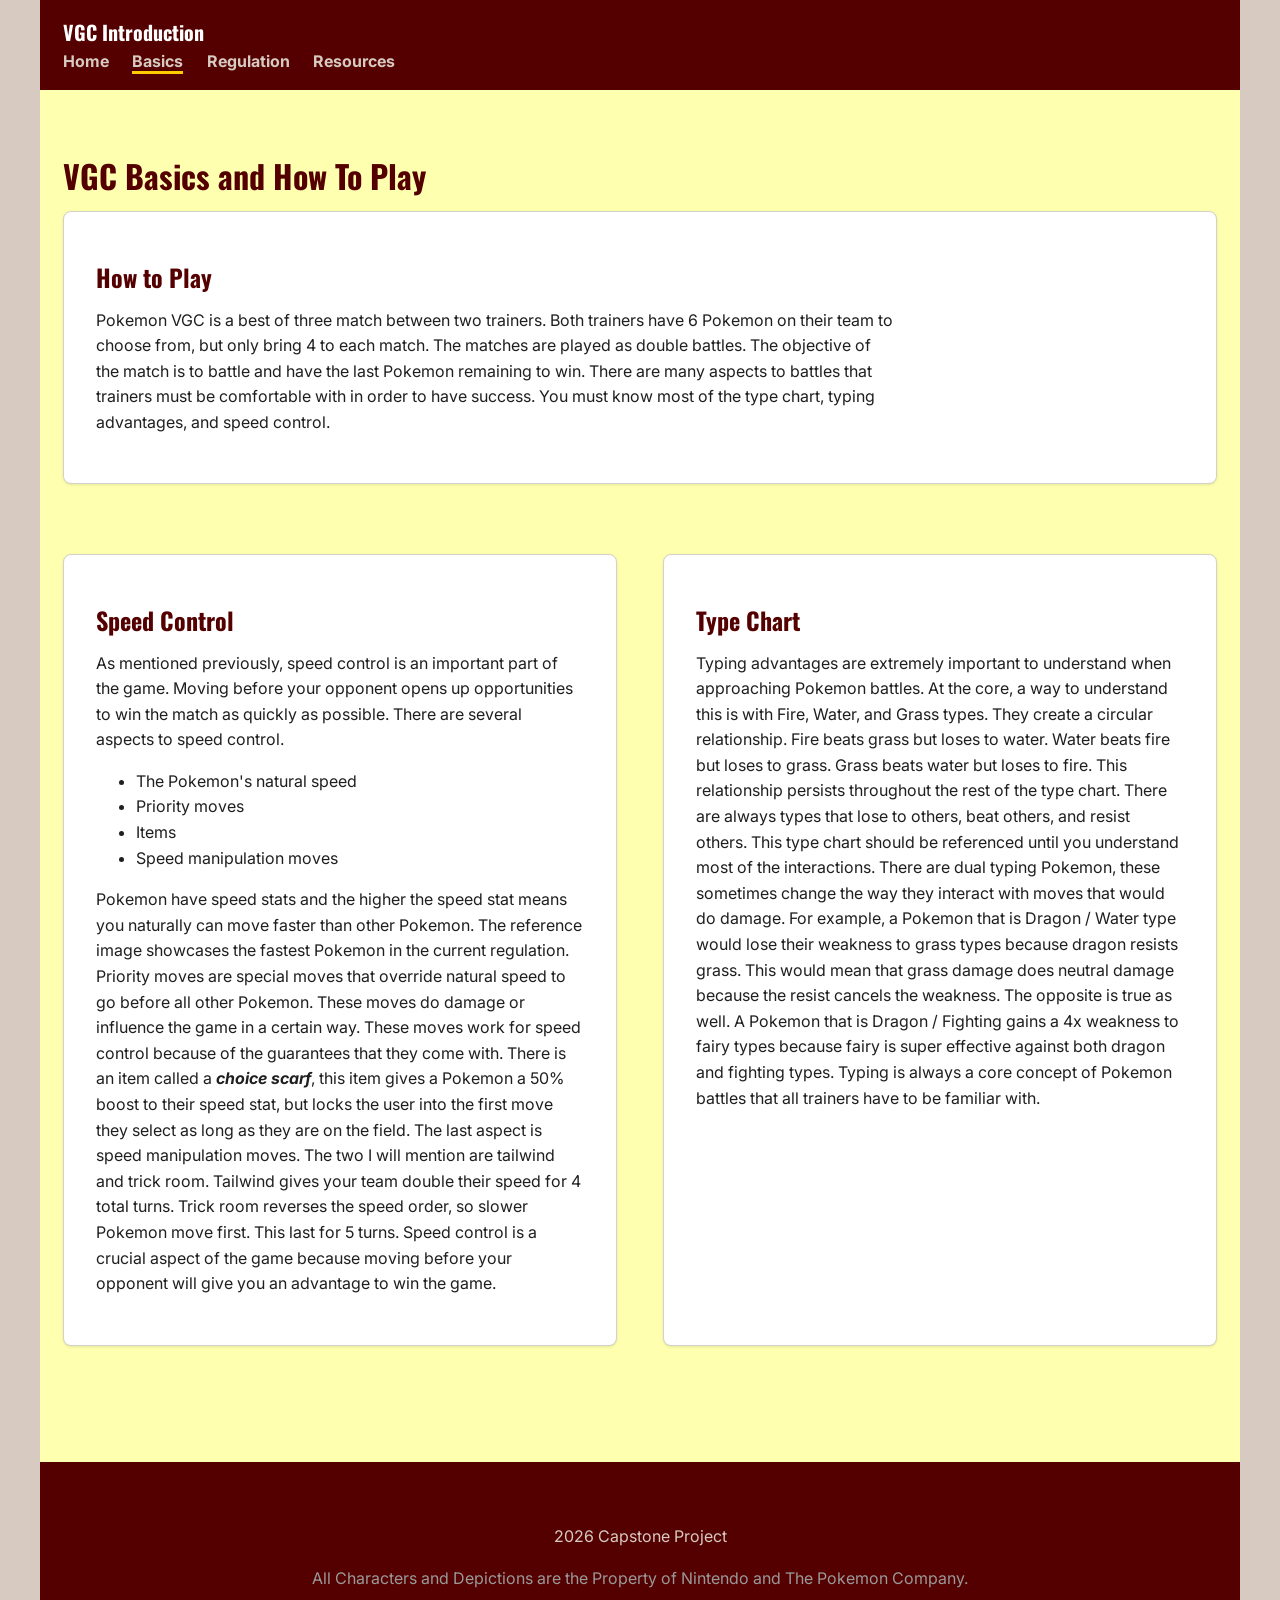
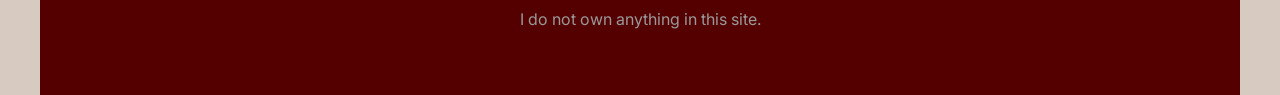
==== basics.html @ 747b46b1 "found a missing closing head tag in each html page upon reinspection of html, I noticed I was missin" ====
<!doctype html>
<html lang="en">
<head>
  <meta charset="utf-8">
  <meta name="description" content="A tutorial and resource website to learn about playing competitive Pokemon.">
  <meta name="author" content="Antonio Rodriguez Jr">
  <meta name="viewport" content="width=device-width, initial-scale=1">
  <title>Basics of VGC</title>
  <link rel="stylesheet" href="mystyles.css">

                <!-- Inter FONT NOTES
                      Source: Google Fonts
                      License: Copyright 2020 The Inter Project Authors (https://github.com/rsms/inter)
                              This Font Software is licensed under the SIL Open Font License, Version 1.1 . 
                              This license is copied below, and is also available with a FAQ at: https://openfontlicense.org 
                              SIL OPEN FONT LICENSE Version 1.1 - 26 February 2007-->

                    <!-- Oswald Font notes
                    Source: Google Fonts
                    License: Copyright 2016 The Oswald Project Authors (https://github.com/googlefonts/OswaldFont)
                              This Font Software is licensed under the SIL Open Font License, Version 1.1 . 
                              This license is copied below, and is also available with a FAQ at: https://openfontlicense.org
                              SIL OPEN FONT LICENSE Version 1.1 - 26 February 2007 -->

  <link rel="preconnect" href="https://fonts.googleapis.com">
  <link rel="preconnect" href="https://fonts.gstatic.com" crossorigin>
  <link href="https://fonts.googleapis.com/css2?family=Inter:ital,opsz,wght@0,14..32,100..900;1,14..32,100..900&family=Oswald:wght@200..700&display=swap" rel="stylesheet">
</head>
<body>
  <header>
    <div class="nav-container">
      <a class="site-logo" href="#">VGC Introduction</a>
      <nav>
        <ul class="nav-list">
          <li><a href="/index.html">Home</a></li>
          <li><a aria-current="page" href="#">Basics</a></li>
          <li><a href="/regulation.html">Regulation</a></li>
          <li><a href="/resources.html">Resources</a></li>
        </ul>
      </nav>
    </div>
  </header>
  <main>
    <h1>VGC Basics and How To Play</h1>
    <article class="content-grid">

        <!-- How to play section -->
        <section class ="how2" tabindex="0">
            <h2>How to Play</h2> 
            <p>Pokemon VGC is a best of three match between two trainers. Both trainers have 6 Pokemon on their team to choose from, but only bring 4 to each match. 
            The matches are played as double battles. The objective of the match is to battle and have the last Pokemon remaining to win. There are many aspects to battles that trainers must be comfortable with in order to have success. 
            You must know most of the type chart, typing advantages, and speed control.</p>
        </section>

        <!-- speed control section -->
        <section class="speedctrl" tabindex="0">
            <h2>Speed Control</h2>
            <!-- <div class="my-chart">
              <table class="charts-css bar">
                <caption>Speed Control Chart</caption>
                  <tr style="--size: 0.9"><span class="data">151</span></tr>
                  <tr style="--size: 0.5"><span class="data">100</span></tr>
                  <tr style="--size: 0.2"><span class="data">50</span></tr>
              </table>

              <ul class="charts-css legend">

              </ul>
            </div> -->
            <p>As mentioned previously, speed control is an important part of the game. Moving before your opponent opens up opportunities to win the match as quickly as possible. There are several aspects to speed control.</p>
            <ul>
                <li>The Pokemon's natural speed</li>
                <li>Priority moves</li>
                <li>Items</li>
                <li>Speed manipulation moves</li>
            </ul>
            <p>Pokemon have speed stats and the higher the speed stat means you naturally can move faster than other Pokemon. The reference image showcases the fastest Pokemon in the current regulation.
            Priority moves are special moves that override natural speed to go before all other Pokemon. These moves do damage or influence the game in a certain way. These moves work for speed control because of the guarantees that they come with. 
            There is an item called a <span class="choice">choice scarf</span>, this item gives a Pokemon a 50% boost to their speed stat, but locks the user into the first move they select as long as they are on the field.
            The last aspect is speed manipulation moves. The two I will mention are tailwind and trick room. Tailwind gives your team double their speed for 4 total turns. Trick room reverses the speed order, so slower Pokemon move first. This last for 5 turns.
            Speed control is a crucial aspect of the game because moving before your opponent will give you an advantage to win the game.</p>
        </section>

        <!-- type chart section -->
        <section class="type-chrt" tabindex="0">
            <h2>Type Chart</h2>
            <p>Typing advantages are extremely important to understand when approaching Pokemon battles. At the core, a way to understand this is with Fire, Water, and Grass types. 
            They create a circular relationship. Fire beats grass but loses to water. Water beats fire but loses to grass. Grass beats water but loses to fire. 
            This relationship persists throughout the rest of the type chart. There are always types that lose to others, beat others, and resist others. This type chart should be referenced until you understand most of the interactions.
            There are dual typing Pokemon, these sometimes change the way they interact with moves that would do damage. For example, a Pokemon that is Dragon / Water type would lose their weakness to grass types because dragon resists grass. 
            This would mean that grass damage does neutral damage because the resist cancels the weakness. The opposite is true as well. 
            A Pokemon that is Dragon / Fighting gains a 4x weakness to fairy types because fairy is super effective against both dragon and fighting types.
            Typing is always a core concept of Pokemon battles that all trainers have to be familiar with.</p>
        </section>
    </article>
  </main>
  <footer>
    <p class="text-center">2026 Capstone Project</p>
    <p class="text-center muted">All Characters and Depictions are the Property of Nintendo and The Pokemon Company.</p>
    <p class="text-center muted">I do not own anything in this site.</p>
  </footer>
</body>
</html>
---- mystyles.css ----
/* This is the CSS Architecture for Capstone Project GIT 414 by Antonio Rodriguez Jr 9/7/2026*/
@font-face {
  font-family: 'Inter-Fallback';
  src: local(Arial);
  font-style: normal;
  font-weight: 400;
  font-display: fallback;
  ascent-override: 95%;
  descent-override: 25%;
  line-gap-override: 0%;
  size-adjust: 107%;
}



@font-face {
  font-family: 'Oswald-Fallback';
  src: local('Arial Narrow');
  font-style: normal;
  font-weight: 700;
  font-display: fallback;
  ascent-override: 112%;
  descent-override: 28%;
  line-gap-override: 0%;
  size-adjust: 87%;
}

@layer reset, base, layout, components, utilities, overrides;

@layer reset {
  *,
  *::before,
  *::after {
    box-sizing: border-box;
  }

  body{
    margin:0;
  }

  table{
    border-collapse: collapse;
    border-spacing: 0;
    inline-size: 100%;
  }

  img{
    max-inline-size: 100%;
    inline-size: 100%;
    display: block;
    height: auto;
    object-fit: cover;
  }
}

@layer base {
  :root {
    /* Add design tokens here. */

    /* colors  */
    --primary-color:#550000;
    --accent-color:#000055;
    --background-color: #d6cac1;
    --card-color: #ffffff;
    --font-text-color: #1f1f1f;
    --highlight-color: #ffcc00;
    --main-bg-color: #ffffb0;
    --print-black: #000000;
    --disabled-option-color: #999999;



    /* font properties  */
    --font-family: 'Inter', 'Inter-Fallback', system-ui, -apple-system, BlinkMacSystemFont, Helvetica, sans-serif;
    --headings: 'Oswald', 'Oswald-Fallback', 'Impact', sans-serif;
    --font-size-sm: 1rem;
    --font-size-md: 1.15rem;
    --font-size-lg: 1.25rem;


    /* line height */
    --line-height-body: 1.6;
    --line-height-headings: 1.15;

    --measure: 68ch;

    /* padding and spacing properties  */
    --space-xs: clamp(0.25rem, 0.2rem + 0.25vw, 0.5rem);
    --space-sm: clamp(0.75rem, 0.65rem + 0.5vw, 1rem);
    --space-md: clamp(1rem, 0.85rem + 0.75vw, 1.5rem);
    --space-lg: clamp(1.5rem, 1.35rem + 1vw, 2rem);
    --space-xl: clamp(2rem, 1.7rem + 1.5vw, 3rem);

    /* box and radius tokens  */
    --radius: 8px;
    --border: 1px solid #d2d2c8;
    --box-shadow-sm: 0 1px 3px rgba(0,0,0,0.1);
    --box-shadow-md: 0 4px 10px rgba(0,0,0, 0.2);

    /* focus styles  */
    --focus-style: 3px solid var(--accent-color);

    /* card specific styles  */
    --card-padding: var(--space-md);
    --card-gap: var(--space-sm);
}

 body {
    max-inline-size: 1200px;
    margin-inline: auto;
    font-family: var(--font-family);
    font-size: var(--font-size-sm);
    line-height: var(--line-height-body);
    background-color: var(--background-color);
    color: var(--font-text-color);
  }

  h1, h2, h3{
    font-family: var(--headings);
    font-weight: 700;
    color: var(--primary-color);
    margin-block-end: var(--space-sm);
    line-height: var(--line-height-headings);
  }

  a{
    font-weight: 700;
    color: var(--accent-color);
  }

  :focus-visible{
    outline: var(--focus-style);
    outline-offset: 3px;
  }

  main{
    background-color: var(--main-bg-color);
  }
  p{
    max-inline-size: var(--measure);
    margin-inline: auto;
  }
  picture{
    display: block;
    max-width: 100%;
  }
}

@layer layout {
  /* Add page-level layout and composition classes here. */

  section{
    inline-size: 100%;
    margin-block-end: var(--space-md);
  }

  header{
    background-color: var(--primary-color);
    padding-block: var(--space-sm);
    padding-inline: var(--space-md);
  } 

  .nav-list{
    display: flex;
    flex-wrap: wrap;
    gap: var(--space-md);
    list-style: none;
    margin: 0;
    padding: 0;
  }

  .nav-list a{
    text-decoration: none;
    color: var(--background-color);
    font-weight: 700;
  }


  main{
    padding-inline: var(--space-md);
    padding-block: var(--space-xl);
  }

  /* responsiveness layout choices */

  article{
    display: grid;
    grid-template-columns: repeat(auto-fit, minmax(min(400px, 100%), 1fr));
    gap: var(--space-xl);
    align-items: center;
    margin-block-end: var(--space-xl);
  }

  .card-grid{
    display: grid;
    grid-template-columns: repeat(4, minmax(0, 1fr));
    gap: var(--space-md);
    container-type: inline-size;
    container-name: card-grid-container;
  }

  .content-grid{
    display: grid;
    grid-template-columns: repeat(2, minmax(0, 1fr));
    gap: var(--space-xl);
    align-items: stretch;
    margin-block-end: var(--space-xl);
  }
  .how2, .calndr, .curr-reg, .team-arch{
    grid-column: 1 / -1;
  }

   .top-pkmn{
    grid-column: 1;
   } 
   .top-teams{
    grid-column: 2;
   }
  
  
  .how2 p, .curr-reg p, .content-grid p, .arch-list p, .team-arch p, .resource p{
    margin-inline: 0;
    max-inline-size: 80ch;
  }

  .top-teams h3, .top-pkmn h3{
    padding-block-start: var(--space-sm);
  }

  footer{
    margin-block-start: 0; 
    padding-block: var(--space-xl); 
    padding-inline: var(--space-xl);
    background-color: var(--primary-color); 
    color: var(--background-color);
  }


  /* media queries for grids and content */

  @media(max-width: 950px){

    /* To help fix the responsiveness of the tables and content sections for basics.html and regulation.html */
    .team-arch, 
    .top-teams,
    .how2, 
    .curr-reg, 
    .top-pkmn, 
    .calndr {
      grid-column: 1 / -1;
    }
  }

  @media(max-width: 950px){
    article{
      grid-template-columns: 1fr;
      gap: var(--space-lg);
    }

    .section1 article{
      grid-template-areas: "image" "content";
    }

    .section1 article .content1{
      grid-area: content;
    }

    .section1 article picture{
      grid-area: image;
      justify-self: center;
      width: 100%;
      max-width: 600px;
    }

    .card-grid{
      grid-template-columns: repeat(2, 1fr);
    }

    .content-grid{
      grid-template-columns: 1fr;
      gap: var(--space-lg);
    }

    
}
  @media(max-width: 600px){
    .card-grid, .content-grid{
      grid-template-columns: 1fr;
    }

    .nav-container{
      display: flex;
      flex-direction: column;
      gap: var(--space-sm);
      text-align: center;
    }
  }
}

@layer components {
  /* Add reusable components such as buttons, cards, callouts, and forms here. */
  @container card-grid-container (min-width: 500px) {
    .card {
      display: flex;
      flex-direction: column;
      gap: var(--card-gap);
      padding: var(--card-padding);
      background-color: var(--card-color);
      border: var(--border);
      border-radius: var(--radius);
      box-shadow: var(--box-shadow-sm);
      align-items: stretch;
    }

    .card {
      border: 2px solid var(--primary-color);
      box-shadow: var(--box-shadow-md);
    }

    .card img {
      border-radius: var(--radius);
      max-width: 100%;
    }

    .card .button{
      margin-block-start: auto;
      align-self: flex-start;
    }


 }


 /* embedded iframe and surrounding paragraph text styles */

 .iframevid {
    border-block-start: 1px solid var(--disabled-option-color);
    padding-block-start: var(--space-xl);  
    display: flex;
    flex-direction: column; 
    align-items: center;    
    justify-content: center;
    width: 100%;            
    margin-block: var(--space-xl); 
  }

  #yt-vid {
    text-align: center;    
    max-width: 100%;        
  }

  iframe {
    max-width: 100%;
    height: auto;
    aspect-ratio: 16 / 9; 
  }

  #fallback-text {
    margin-top: var(--space-sm);
    font-size: var(--font-size-sm);
  }

  #fallback-text a {
    text-decoration: underline;
  }

  .vid-title{
    font-size: var(--font-size-md);       
    font-style: italic;                   
    color: var(--accent-color);          
    margin-block-start: var(--space-md); 
    max-inline-size: 65ch;  
  }

  .content-grid section, .resource, .iframevid{
    background-color: var(--card-color);
    padding: var(--space-lg);
    border: var(--border);
    border-radius: var(--radius);
    box-shadow: var(--box-shadow-sm);
    container-type: inline-size;
    container-name: section-container;
  }

  /* emphasis on key words */
  .choice{
    font-style: italic;
    font-weight: 700;
  }

  /* styles for team archetype list */
  .arch-list{
    display: flex;
    flex-wrap: wrap;
    gap: var(--space-lg);
    align-items: flex-start;
  }
  .arch-list ul {
    flex: 0 0 auto;
    margin: 0;
    padding: var(--space-lg);
    font-size: var(--font-size-lg);
    color:var(--accent-color);
    border: 2px solid var(--primary-color);
    border-radius: var(--radius);
    max-width: 100%;
    list-style-type: square;  
    box-sizing: border-box;
  }
  .arch-list p{
    flex: 2 1 200px;
    max-inline-size: var(--measure);
  }

  .button {
    display: inline-block;
    padding: var(--space-xs) var(--space-sm);
    border: 2px solid var(--print-black);
    border-radius: var(--radius);
    background-color: var(--primary-color);
    color: var(--card-color);
    font-weight: 700;
    text-decoration: none;
  }

  
  .callout h3{
    font-style: italic;
  }

  .callout{
    padding-block: var(--space-md);
    padding-inline: var(--space-md);
    border-inline-start: 5px solid var(--accent-color);
    background-color: var(--card-color);
    margin-block-start: var(--space-sm);
  }

  .site-logo {
    font-family: var(--headings);
    color: var(--card-color);
    font-size: var(--font-size-lg);
    text-decoration: none;
  }


  /* table styles for responsiveness and design */
  
  .tablewrapper{
    overflow-x: auto;
    display: block;
  }

  .tablewrapper table{
    width: 100%;
    border-collapse: collapse;
    font-size: var(--font-size-sm);
  }

  .tablewrapper caption {
    padding: var(--space-sm);
    text-align: left;
    background-color: var(--card-color);
  }

  .tablewrapper caption h2 {
    margin-bottom: 0;
  }

  .tablewrapper th {
    background-color: var(--primary-color);
    color: var(--card-color);
    font-family: var(--headings);
    font-weight: 600;
    text-transform: uppercase;
    padding: var(--space-sm) var(--space-md);
    text-align: left;
  }

  .tablewrapper td {
    padding: var(--space-sm);
    color: var(--font-text-color);
    border-bottom: 1px solid var(--disabled-option-color);
    transition: background-color 0.15s ease;
  }

  .tablewrapper tbody tr:nth-child(even) {
    background-color: var(--main-bg-color);
  }

  .tablewrapper tbody tr:last-child td {
    border-bottom: none;
  }

  @container section-container (max-width: 600px){
    .tablewrapper table{
      font-size: 0.85rem;
    }

    .tablewrapper th{
      padding: var(--space-xs);
    }

    .tablewrapper td{
      padding: var(--space-xs);
    }
  }

  /* highlighting the first section of descriptive content on regulation.html */
  .curr-reg{
    border: 2px solid var(--primary-color);
    box-shadow: var(--box-shadow-md);
  }



  /* unfinished work, going to create a chart for data on speed control and maybe a table for type advantages */

  /* #my-chart {
    width: 100%;
    max-width: 300px;
    margin: 0 auto;
  }

  #my-chart .bar {
  
  }

  #my-chart .legend {
  
  } */


   /* states  */

  nav a:hover{
    color: var(--accent-color);
    filter: brightness(1.5);
  }

  nav a[aria-current="page"]{
    color: var(--background-color);
    border-bottom: 3px solid var(--highlight-color);
  }

  nav a[aria-current="page"]:hover{
    color: var(--accent-color);
  }



  /* To create visible focus styles on main content on all pages to allow for easier navigation with a keyboard */


  .card:focus-visible,
  .type-chrt:focus-visible,
  .speedcntrl:focus-visible, 
  .how2:focus-visible,
  .curr-reg:focus-visible,
  .calndr:focus-visible,
  .top-pkmn:focus-visible,
  .top-teams:focus-visible,
  .team-arch:focus-visible,
  .resource:focus-visible,
  .iframevid:focus-visible{
    transform: translateY(-2px);
    box-shadow: var(--box-shadow-md);
  }

  .card:focus-visible,
  .type-chrt:focus-visible,
  .speedcntrl:focus-visible, 
  .how2:focus-visible,
  .curr-reg:focus-visible,
  .calndr:focus-visible,
  .top-pkmn:focus-visible,
  .top-teams:focus-visible,
  .team-arch:focus-visible,
  .resource:focus-visible,
  .iframevid:focus-visible{
    outline: var(--focus-style);
    outline-offset: 6px;
    background-color: var(--background-color);
    transform: translateY(-4px);
  }

  .tablewrapper tbody tr:hover td {
    background-color: var(--highlight-color) ;
  }

  /* hover styles for button */
  .button:hover{
    background-color: var(--card-color);
    color: var(--accent-color);
  }

  .button:active{
    transform: translateY(2px);
  }
  
}

@layer utilities {

  .visually-hidden {
    position: absolute;
    inline-size: 1px;
    block-size: 1px;
    overflow: hidden;
    clip: rect(0, 0, 0, 0);
    white-space: nowrap;
    clip-path: inset(50%);
  }

  .text-center{
    text-align: center;
  }

  .muted{
    color: var(--disabled-option-color);
  }

  .disabled{
    color: var(--disabled-option-color);
    opacity: 0.6;
  }

   @supports not(grid-template-rows: subgrid){
    .card{
      display: flex;
      flex-direction: column;
      justify-content: space-between;
    }
  }
}

@layer overrides {
  /* Keep this layer small. Use it only for intentional exceptions. */

  /* to check layout issues
  *{
    outline: 1px solid rgba(255,0,0,0.4) !important;
  }

  to check if text around image looks good or is bleeding over into the image space
  img{
    opacity: 0.5 !important
  }

  to test for contrast and readability
  body, body *{
    color: #000 !important;
    background-color: #fff !important;
  } */
}

@media print {
  /* Add print improvements here. */
  body{
    background-color: var(--card-color);
    color: var(--print-black);
    max-inline-size: 100%;
    font-size: .9rem;
  }


  h1 {
    font-size: var(--font-size-lg);
  }

  h2 {
    font-size: var(--font-size-md);
  }

  h3 {
    font-size: var(--font-size-sm);
  }

  header, nav, footer, .button, :focus-visible{
    display: none;
  }


  main {
    background-color: transparent;
  }

  article{
    display: flex;
    gap: var(--space-lg);
    margin-block-end: var(--space-lg);
    break-inside: avoid;
  }

  article img{
    max-inline-size: 250px;
    height: auto;
  }

  .card-grid{
    grid-template-columns: repeat(4, 1fr);
    gap: var(--space-xs);
    break-inside: avoid;
  }

  .card{
    background-color: #ffffff;
    border: 1px solid var(--print-black);
    box-shadow: none; 
    transform: none;
    padding: var(--space-xs);
  }

  a {
    color: var(--print-black);
    text-decoration: underline;
  }
  
}
 
/* 
dark mode preferred style choices */
@media(prefers-color-scheme: dark){
    :root{
      --background-color: #121212;
      --card-color: #2a2a2a;
      --font-text-color: #ededed;
      --border: 1px solid #444444;
      --main-bg-color: #1f1f1f;
      --highlight-color: #5e5e5e;
      --focus-style: 3px solid #ffffff;
    }

    h1,h2,h3{
      color: #ff6666;
    }

    .nav-list a, .site-logo, .content1 a, .text-center, .vid-title, .arch-list li, th, .button{
      color: var(--font-text-color);
    }

    
  }
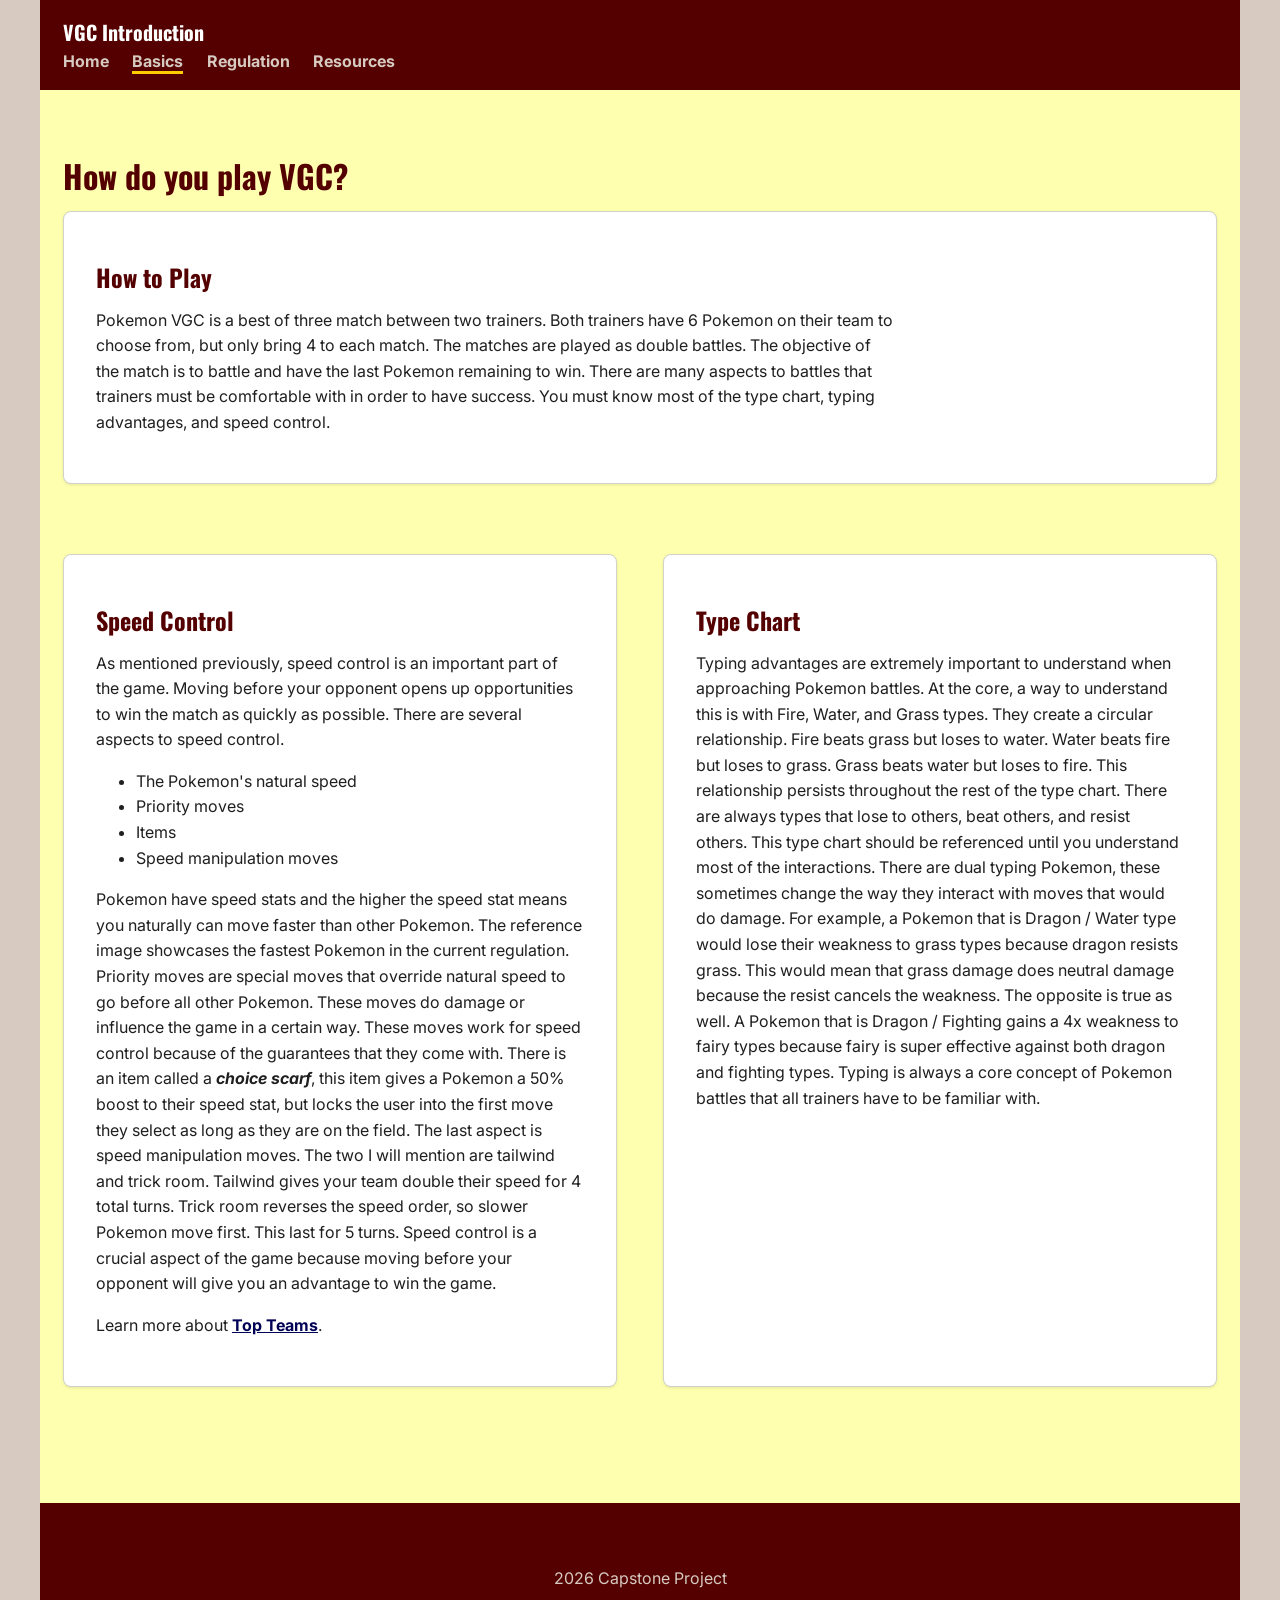
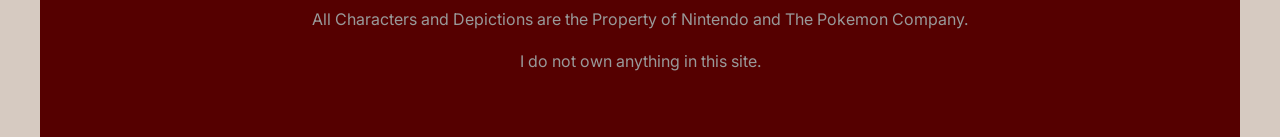
==== commit dce1e094: "Updated metadata, titles, description, open graph metadata Added new titles, metadata page descripti" ====
--- a/basics.html
+++ b/basics.html
@@ -2,11 +2,12 @@
 <html lang="en">
 <head>
   <meta charset="utf-8">
-  <meta name="description" content="A tutorial and resource website to learn about playing competitive Pokemon.">
+  <meta name="description" content="A clear overview of the basics of Double Battles in competitive Pokemon. Learn how to beat your opponent.">
   <meta name="author" content="Antonio Rodriguez Jr">
   <meta name="viewport" content="width=device-width, initial-scale=1">
-  <title>Basics of VGC</title>
+  <title>VGC Introduction: Learn the basics.</title>
   <link rel="stylesheet" href="mystyles.css">
+  <link rel="canonical" href="https://vgcintroduction.com/basics.html">
 
                 <!-- Inter FONT NOTES
                       Source: Google Fonts
@@ -41,7 +42,7 @@
     </div>
   </header>
   <main>
-    <h1>VGC Basics and How To Play</h1>
+    <h1>How do you play VGC?</h1>
     <article class="content-grid">
 
         <!-- How to play section -->
@@ -55,18 +56,6 @@
         <!-- speed control section -->
         <section class="speedctrl" tabindex="0">
             <h2>Speed Control</h2>
-            <!-- <div class="my-chart">
-              <table class="charts-css bar">
-                <caption>Speed Control Chart</caption>
-                  <tr style="--size: 0.9"><span class="data">151</span></tr>
-                  <tr style="--size: 0.5"><span class="data">100</span></tr>
-                  <tr style="--size: 0.2"><span class="data">50</span></tr>
-              </table>
-
-              <ul class="charts-css legend">
-
-              </ul>
-            </div> -->
             <p>As mentioned previously, speed control is an important part of the game. Moving before your opponent opens up opportunities to win the match as quickly as possible. There are several aspects to speed control.</p>
             <ul>
                 <li>The Pokemon's natural speed</li>
@@ -79,6 +68,7 @@
             There is an item called a <span class="choice">choice scarf</span>, this item gives a Pokemon a 50% boost to their speed stat, but locks the user into the first move they select as long as they are on the field.
             The last aspect is speed manipulation moves. The two I will mention are tailwind and trick room. Tailwind gives your team double their speed for 4 total turns. Trick room reverses the speed order, so slower Pokemon move first. This last for 5 turns.
             Speed control is a crucial aspect of the game because moving before your opponent will give you an advantage to win the game.</p>
+            <p>Learn more about <a href="/regulation.html#top-teams">Top Teams</a>.</p>
         </section>
 
         <!-- type chart section -->
--- a/mystyles.css
+++ b/mystyles.css
@@ -115,7 +115,7 @@
     color: var(--font-text-color);
   }
 
-  h1, h2, h3{
+  h1, h2, h3, caption{
     font-family: var(--headings);
     font-weight: 700;
     color: var(--primary-color);
@@ -458,12 +458,11 @@
   }
 
   .tablewrapper caption {
-    padding: var(--space-sm);
+    padding-block-end: var(--space-sm);
+    font-size: var(--font-size-lg);
+    font-family: (--headings);
     text-align: left;
     background-color: var(--card-color);
-  }
-
-  .tablewrapper caption h2 {
     margin-bottom: 0;
   }
 
@@ -511,25 +510,6 @@
     border: 2px solid var(--primary-color);
     box-shadow: var(--box-shadow-md);
   }
-
-
-
-  /* unfinished work, going to create a chart for data on speed control and maybe a table for type advantages */
-
-  /* #my-chart {
-    width: 100%;
-    max-width: 300px;
-    margin: 0 auto;
-  }
-
-  #my-chart .bar {
-  
-  }
-
-  #my-chart .legend {
-  
-  } */
-
 
    /* states  */
 
@@ -668,7 +648,7 @@
     font-size: var(--font-size-lg);
   }
 
-  h2 {
+  h2, caption {
     font-size: var(--font-size-md);
   }
 
@@ -731,7 +711,7 @@
       --focus-style: 3px solid #ffffff;
     }
 
-    h1,h2,h3{
+    h1,h2,h3,caption{
       color: #ff6666;
     }
 
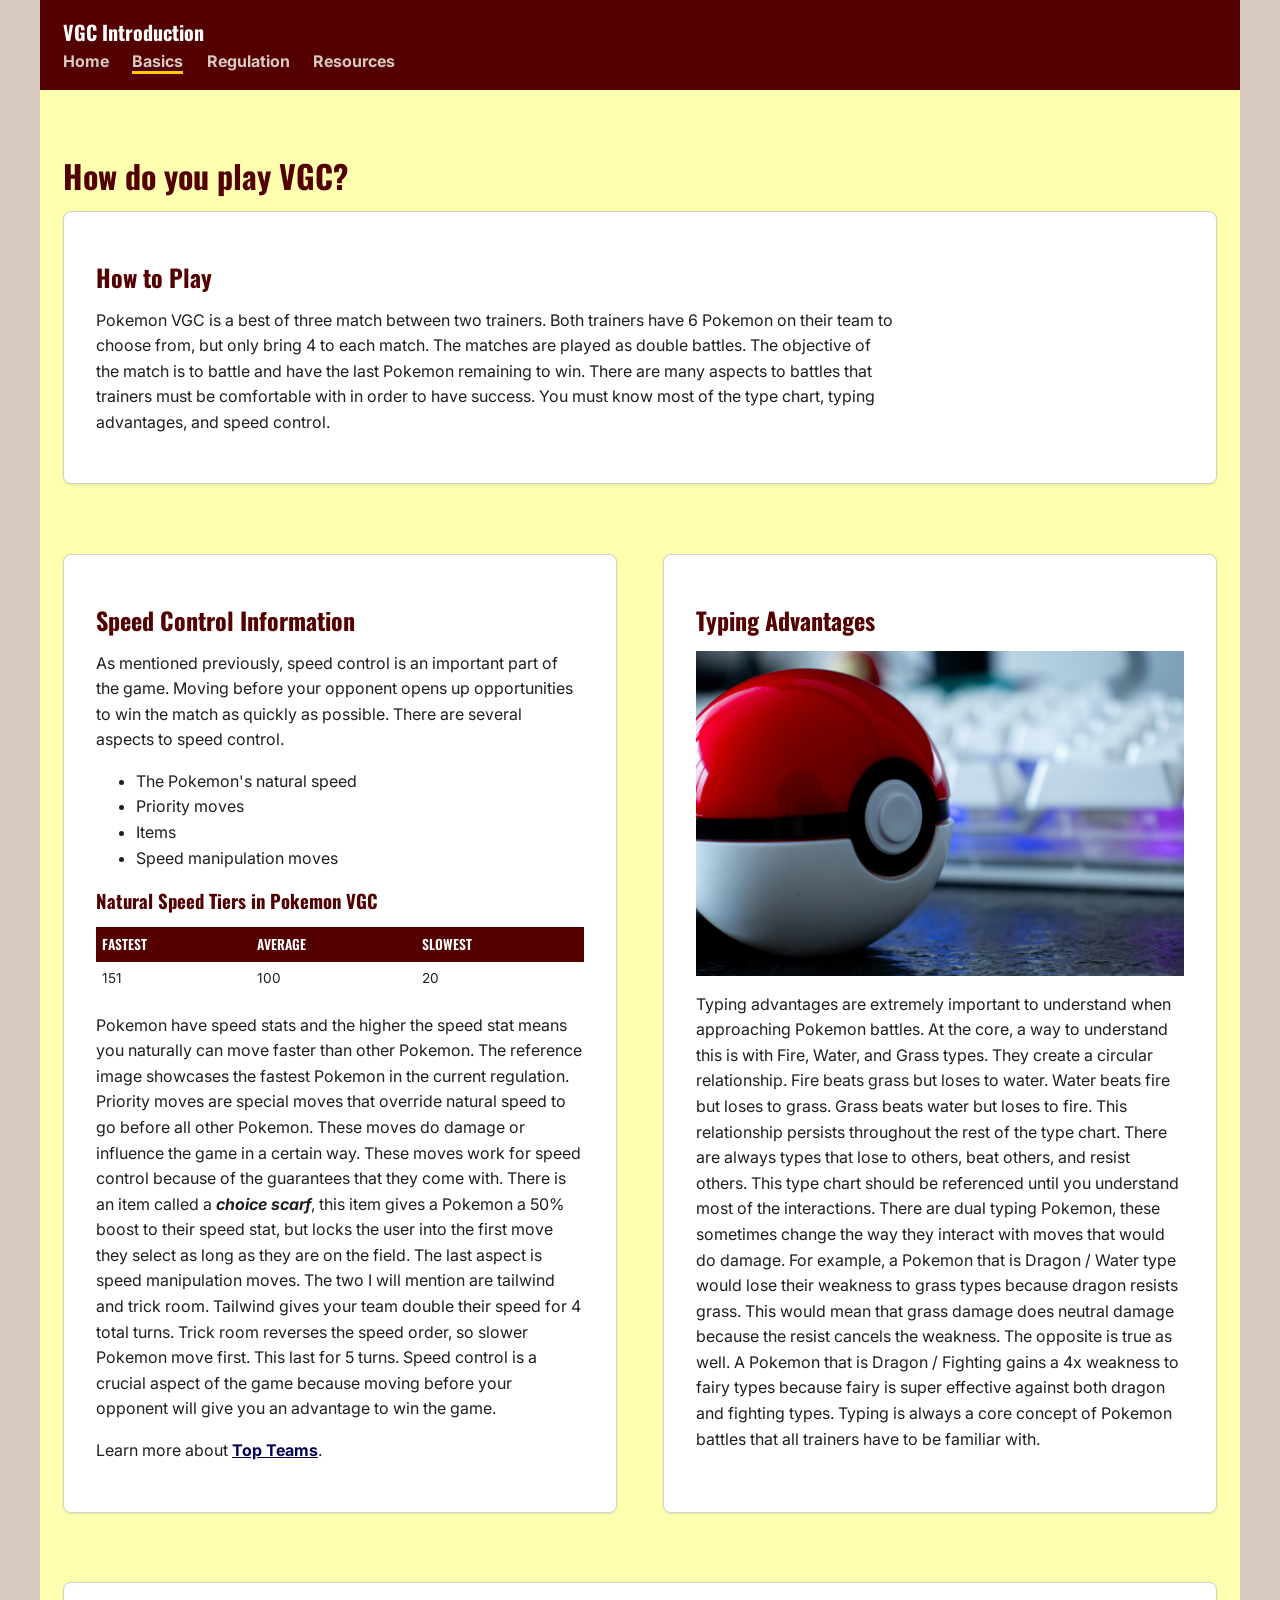
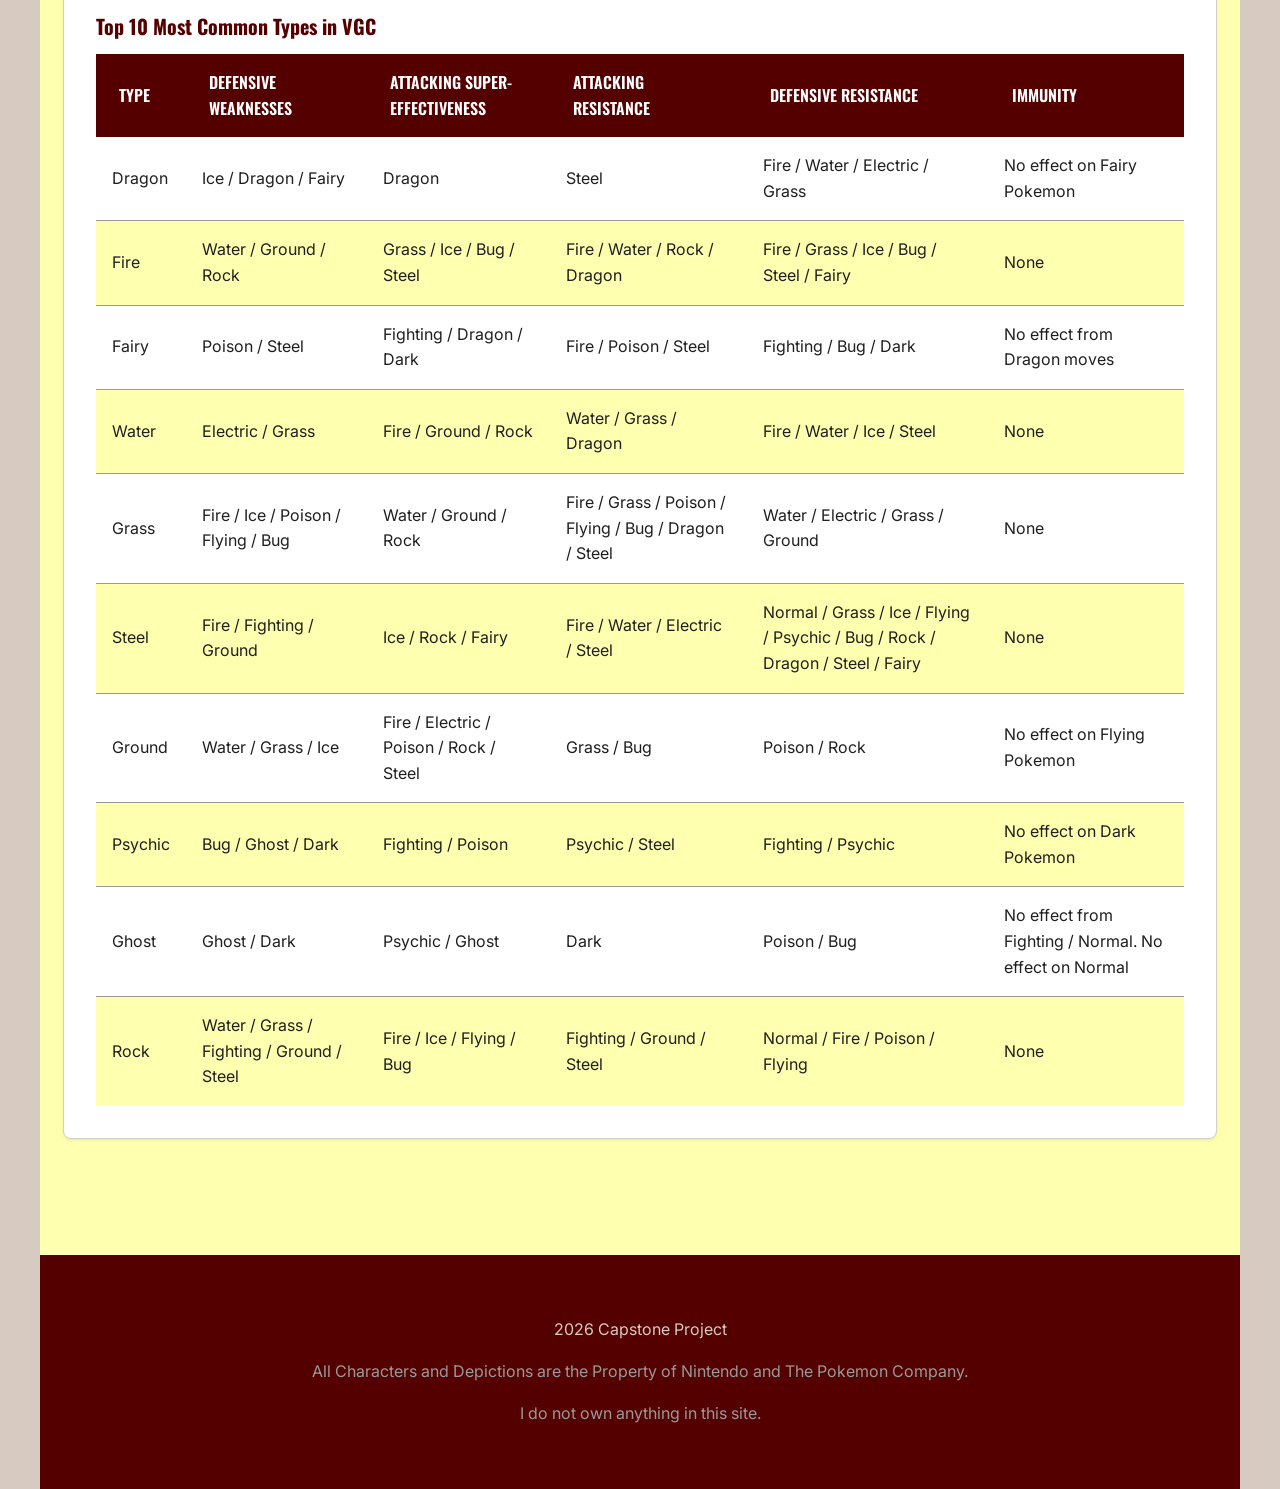
==== commit 4c2f3199: "Filled out data and content for basics, resources, and regulation. Basics -Added speed tiers chart -" ====
--- a/basics.html
+++ b/basics.html
@@ -55,7 +55,8 @@
 
         <!-- speed control section -->
         <section class="speedctrl" tabindex="0">
-            <h2>Speed Control</h2>
+            <h2>Speed Control Information</h2>
+
             <p>As mentioned previously, speed control is an important part of the game. Moving before your opponent opens up opportunities to win the match as quickly as possible. There are several aspects to speed control.</p>
             <ul>
                 <li>The Pokemon's natural speed</li>
@@ -63,17 +64,44 @@
                 <li>Items</li>
                 <li>Speed manipulation moves</li>
             </ul>
+
+            <h3>Natural Speed Tiers in Pokemon VGC</h3>
+            <div class="tablewrapper">
+              <table>
+                <thead>
+                  <tr>
+                    <th scope="col">Fastest</th>
+                    <th scope="col">Average</th>
+                    <th scope="col">Slowest</th>
+                  </tr>
+                </thead>
+                <tbody>
+                  <tr>
+                    <td>151</td>
+                    <td>100</td>
+                    <td>20</td>
+                  </tr>
+                </tbody>
+              </table>
+            </div>
+
+
             <p>Pokemon have speed stats and the higher the speed stat means you naturally can move faster than other Pokemon. The reference image showcases the fastest Pokemon in the current regulation.
             Priority moves are special moves that override natural speed to go before all other Pokemon. These moves do damage or influence the game in a certain way. These moves work for speed control because of the guarantees that they come with. 
             There is an item called a <span class="choice">choice scarf</span>, this item gives a Pokemon a 50% boost to their speed stat, but locks the user into the first move they select as long as they are on the field.
             The last aspect is speed manipulation moves. The two I will mention are tailwind and trick room. Tailwind gives your team double their speed for 4 total turns. Trick room reverses the speed order, so slower Pokemon move first. This last for 5 turns.
             Speed control is a crucial aspect of the game because moving before your opponent will give you an advantage to win the game.</p>
             <p>Learn more about <a href="/regulation.html#top-teams">Top Teams</a>.</p>
+
         </section>
 
         <!-- type chart section -->
-        <section class="type-chrt" tabindex="0">
-            <h2>Type Chart</h2>
+        <section class="type-advt" tabindex="0">
+            <h2>Typing Advantages</h2>
+            <picture>
+              <source/>
+              <img src="/images/pokeball-img.jpg" alt="A computer desk with a keyboard and a replica Pokeball in the front left of the image" width="400" height="250" loading="lazy"/>
+            </picture>
             <p>Typing advantages are extremely important to understand when approaching Pokemon battles. At the core, a way to understand this is with Fire, Water, and Grass types. 
             They create a circular relationship. Fire beats grass but loses to water. Water beats fire but loses to grass. Grass beats water but loses to fire. 
             This relationship persists throughout the rest of the type chart. There are always types that lose to others, beat others, and resist others. This type chart should be referenced until you understand most of the interactions.
@@ -81,6 +109,105 @@
             This would mean that grass damage does neutral damage because the resist cancels the weakness. The opposite is true as well. 
             A Pokemon that is Dragon / Fighting gains a 4x weakness to fairy types because fairy is super effective against both dragon and fighting types.
             Typing is always a core concept of Pokemon battles that all trainers have to be familiar with.</p>
+        </section>
+        <section class="chart">
+          <div class="tablewrapper">
+              <table>
+                <caption>Top 10 Most Common Types in VGC</caption>
+                <thead>
+                  <tr>
+                    <th scope="col">Type</th>
+                    <th scope="col">Defensive Weaknesses</th>
+                    <th scope="col">Attacking Super-Effectiveness</th>
+                    <th scope="col">Attacking Resistance</th>
+                    <th scope="col">Defensive Resistance</th>
+                    <th scope="col">Immunity</th>
+                  </tr>
+                </thead>
+                <tbody>
+                  <tr>
+                    <td>Dragon</td>
+                    <td>Ice / Dragon / Fairy</td>
+                    <td>Dragon</td>
+                    <td>Steel</td>
+                    <td>Fire / Water / Electric / Grass</td>
+                    <td>No effect on Fairy Pokemon</td>
+                  </tr>
+                  <tr>
+                    <td>Fire</td>
+                    <td>Water / Ground / Rock</td>
+                    <td>Grass / Ice / Bug / Steel</td>
+                    <td>Fire / Water / Rock / Dragon</td>
+                    <td>Fire / Grass / Ice / Bug / Steel / Fairy</td>
+                    <td>None</td>
+                  </tr>
+                  <tr>
+                    <td>Fairy</td>
+                    <td>Poison / Steel</td>
+                    <td>Fighting / Dragon / Dark</td>
+                    <td>Fire / Poison / Steel</td>
+                    <td>Fighting / Bug / Dark</td>
+                    <td>No effect from Dragon moves</td>
+                  </tr>
+                  <tr>
+                    <td>Water</td>
+                    <td>Electric / Grass</td>
+                    <td>Fire / Ground / Rock</td>
+                    <td>Water / Grass / Dragon</td>
+                    <td>Fire / Water / Ice / Steel</td>
+                    <td>None</td>
+                  </tr>
+                  <tr>
+                    <td>Grass</td>
+                    <td>Fire / Ice / Poison / Flying / Bug</td>
+                    <td>Water / Ground / Rock</td>
+                    <td>Fire / Grass / Poison / Flying / Bug / Dragon / Steel</td>
+                    <td>Water / Electric / Grass / Ground</td>
+                    <td>None</td>
+                  </tr>
+                  <tr>
+                    <td>Steel</td>
+                    <td>Fire / Fighting / Ground</td>
+                    <td>Ice / Rock / Fairy</td>
+                    <td>Fire / Water / Electric / Steel</td>
+                    <td>Normal / Grass / Ice / Flying / Psychic / Bug / Rock / Dragon / Steel / Fairy</td>
+                    <td>None</td>
+                  </tr>
+                  <tr>
+                    <td>Ground</td>
+                    <td>Water / Grass / Ice</td>
+                    <td>Fire / Electric / Poison / Rock / Steel</td>
+                    <td>Grass / Bug</td>
+                    <td>Poison / Rock</td>
+                    <td>No effect on Flying Pokemon</td>
+                  </tr>
+                  <tr>
+                    <td>Psychic</td>
+                    <td>Bug / Ghost / Dark</td>
+                    <td>Fighting / Poison</td>
+                    <td>Psychic / Steel</td>
+                    <td>Fighting / Psychic</td>
+                    <td>No effect on Dark Pokemon</td>
+                  </tr>
+                  <tr>
+                    <td>Ghost</td>
+                    <td>Ghost / Dark</td>
+                    <td>Psychic / Ghost</td>
+                    <td>Dark</td>
+                    <td>Poison / Bug</td>
+                    <td>No effect from Fighting / Normal. No effect on Normal</td>
+                  </tr>
+                  <tr>
+                    <td>Rock</td>
+                    <td>Water / Grass / Fighting / Ground / Steel</td>
+                    <td>Fire / Ice / Flying / Bug</td>
+                    <td>Fighting / Ground / Steel</td>
+                    <td>Normal / Fire / Poison / Flying</td>
+                    <td>None</td>
+                  </tr>
+                </tbody>
+              </table>
+            </div>
         </section>
     </article>
   </main>
--- a/mystyles.css
+++ b/mystyles.css
@@ -206,7 +206,7 @@
     align-items: stretch;
     margin-block-end: var(--space-xl);
   }
-  .how2, .calndr, .curr-reg, .team-arch{
+  .how2, .calndr, .curr-reg, .team-arch, .chart{
     grid-column: 1 / -1;
   }
 
@@ -326,53 +326,33 @@
       margin-block-start: auto;
       align-self: flex-start;
     }
-
-
  }
 
+  .arch-list img{
+    border-radius: var(--radius);
+    max-width: 100%;
+  }
+
 
  /* embedded iframe and surrounding paragraph text styles */
 
  .iframevid {
-    border-block-start: 1px solid var(--disabled-option-color);
-    padding-block-start: var(--space-xl);  
     display: flex;
     flex-direction: column; 
     align-items: center;    
-    justify-content: center;
-    width: 100%;            
+    justify-content: center;          
     margin-block: var(--space-xl); 
-  }
-
-  #yt-vid {
-    text-align: center;    
-    max-width: 100%;        
-  }
-
-  iframe {
-    max-width: 100%;
-    height: auto;
-    aspect-ratio: 16 / 9; 
-  }
-
-  #fallback-text {
-    margin-top: var(--space-sm);
-    font-size: var(--font-size-sm);
-  }
-
-  #fallback-text a {
-    text-decoration: underline;
-  }
-
-  .vid-title{
-    font-size: var(--font-size-md);       
-    font-style: italic;                   
-    color: var(--accent-color);          
-    margin-block-start: var(--space-md); 
-    max-inline-size: 65ch;  
-  }
-
-  .content-grid section, .resource, .iframevid{
+    background-color: var(--card-color);
+    padding: var(--space-lg);
+    padding-block-start: var(--space-xl);
+    border-block-start: 1px solid var(--disabled-option-color);
+    border-radius: var(--radius);
+    box-shadow: var(--box-shadow-sm);
+    container-type: inline-size;
+    container-name: section-container;  
+  }
+
+  .content-grid section, .resource{
     background-color: var(--card-color);
     padding: var(--space-lg);
     border: var(--border);
@@ -382,6 +362,33 @@
     container-name: section-container;
   }
 
+  #yt-vid {  
+    max-width: 100%;        
+  }
+
+  iframe {
+    max-width: 100%;
+    height: auto;
+    aspect-ratio: 16 / 9; 
+  }
+
+  #fallback-text {
+    margin-top: var(--space-sm);
+    font-size: var(--font-size-sm);
+  }
+
+  #fallback-text a {
+    text-decoration: underline;
+  }
+
+  .vid-title{
+    font-size: var(--font-size-md);       
+    font-style: italic;                   
+    color: var(--accent-color);          
+    margin-block-start: var(--space-md); 
+    max-inline-size: var(--measure);  
+  }
+
   /* emphasis on key words */
   .choice{
     font-style: italic;
@@ -395,6 +402,7 @@
     gap: var(--space-lg);
     align-items: flex-start;
   }
+
   .arch-list ul {
     flex: 0 0 auto;
     margin: 0;
@@ -407,6 +415,7 @@
     list-style-type: square;  
     box-sizing: border-box;
   }
+
   .arch-list p{
     flex: 2 1 200px;
     max-inline-size: var(--measure);
@@ -533,31 +542,27 @@
 
 
   .card:focus-visible,
-  .type-chrt:focus-visible,
+  .type-advt:focus-visible,
   .speedcntrl:focus-visible, 
   .how2:focus-visible,
   .curr-reg:focus-visible,
   .calndr:focus-visible,
   .top-pkmn:focus-visible,
   .top-teams:focus-visible,
-  .team-arch:focus-visible,
-  .resource:focus-visible,
-  .iframevid:focus-visible{
+  .team-arch:focus-visible{
     transform: translateY(-2px);
     box-shadow: var(--box-shadow-md);
   }
 
   .card:focus-visible,
-  .type-chrt:focus-visible,
+  .type-advt:focus-visible,
   .speedcntrl:focus-visible, 
   .how2:focus-visible,
   .curr-reg:focus-visible,
   .calndr:focus-visible,
   .top-pkmn:focus-visible,
   .top-teams:focus-visible,
-  .team-arch:focus-visible,
-  .resource:focus-visible,
-  .iframevid:focus-visible{
+  .team-arch:focus-visible{
     outline: var(--focus-style);
     outline-offset: 6px;
     background-color: var(--background-color);
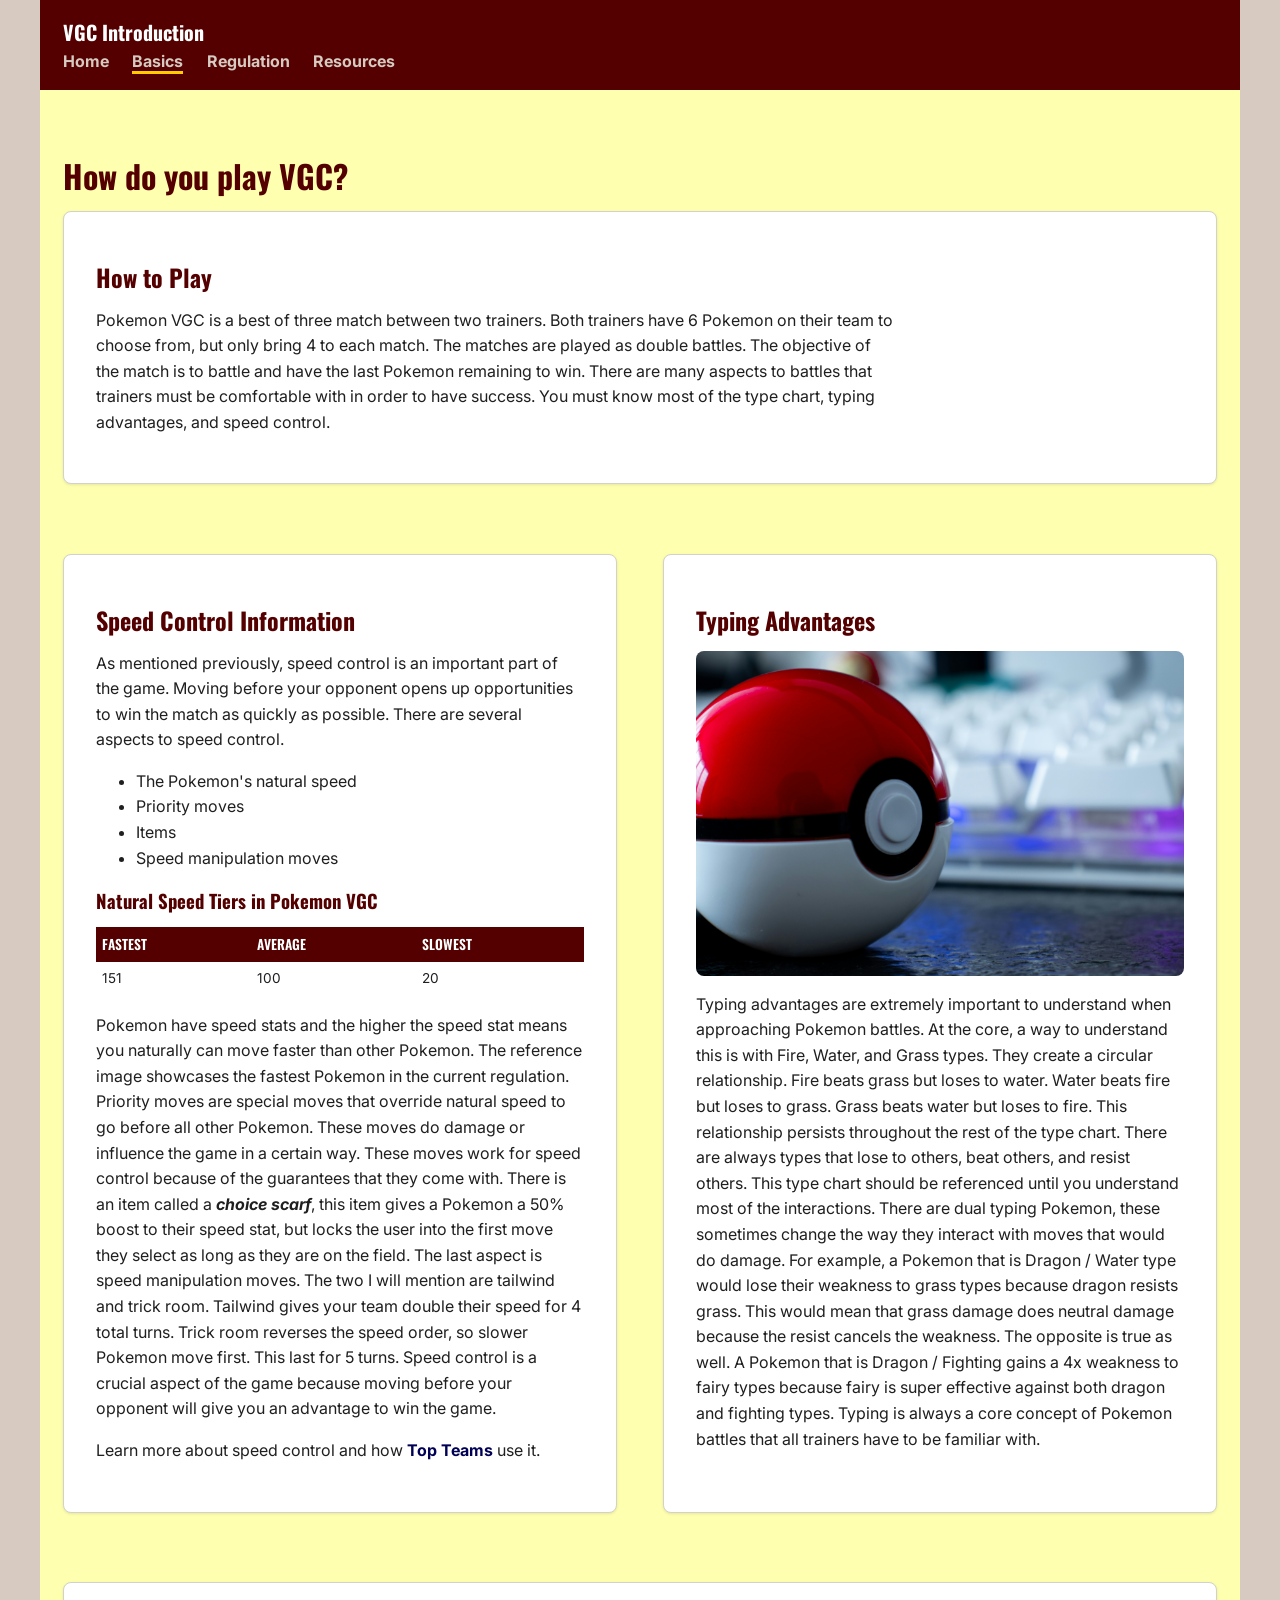
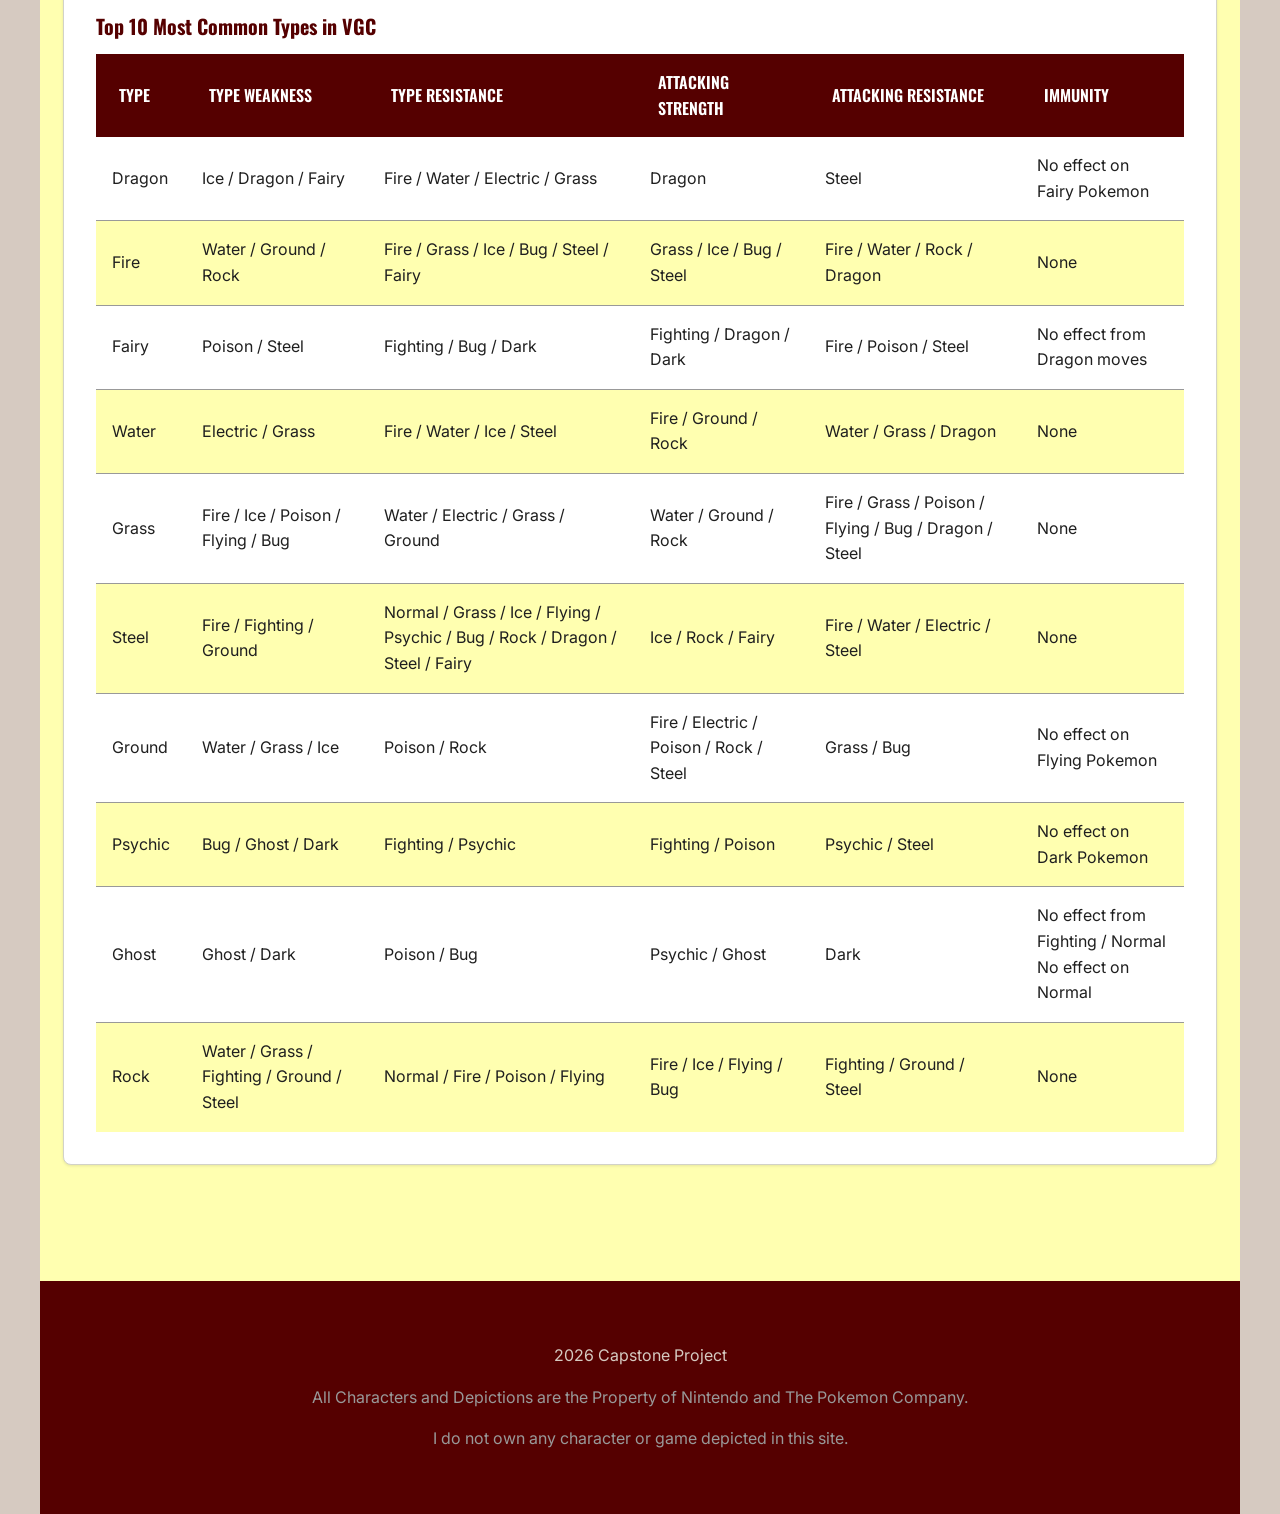
==== commit 9ba966c5: "Updated footer and content on basics.html basics.html -condensed info on typing chart table  all htm" ====
--- a/basics.html
+++ b/basics.html
@@ -91,7 +91,7 @@
             There is an item called a <span class="choice">choice scarf</span>, this item gives a Pokemon a 50% boost to their speed stat, but locks the user into the first move they select as long as they are on the field.
             The last aspect is speed manipulation moves. The two I will mention are tailwind and trick room. Tailwind gives your team double their speed for 4 total turns. Trick room reverses the speed order, so slower Pokemon move first. This last for 5 turns.
             Speed control is a crucial aspect of the game because moving before your opponent will give you an advantage to win the game.</p>
-            <p>Learn more about <a href="/regulation.html#top-teams">Top Teams</a>.</p>
+            <p>Learn more about speed control and how <a href="/regulation.html#top-teams">Top Teams</a> use it.</p>
 
         </section>
 
@@ -117,10 +117,10 @@
                 <thead>
                   <tr>
                     <th scope="col">Type</th>
-                    <th scope="col">Defensive Weaknesses</th>
-                    <th scope="col">Attacking Super-Effectiveness</th>
+                    <th scope="col">Type Weakness</th>
+                    <th scope="col">Type Resistance</th>
+                    <th scope="col">Attacking Strength</th>
                     <th scope="col">Attacking Resistance</th>
-                    <th scope="col">Defensive Resistance</th>
                     <th scope="col">Immunity</th>
                   </tr>
                 </thead>
@@ -128,81 +128,81 @@
                   <tr>
                     <td>Dragon</td>
                     <td>Ice / Dragon / Fairy</td>
+                    <td>Fire / Water / Electric / Grass</td>
                     <td>Dragon</td>
                     <td>Steel</td>
-                    <td>Fire / Water / Electric / Grass</td>
                     <td>No effect on Fairy Pokemon</td>
                   </tr>
                   <tr>
                     <td>Fire</td>
                     <td>Water / Ground / Rock</td>
+                    <td>Fire / Grass / Ice / Bug / Steel / Fairy</td>
                     <td>Grass / Ice / Bug / Steel</td>
                     <td>Fire / Water / Rock / Dragon</td>
-                    <td>Fire / Grass / Ice / Bug / Steel / Fairy</td>
                     <td>None</td>
                   </tr>
                   <tr>
                     <td>Fairy</td>
                     <td>Poison / Steel</td>
+                    <td>Fighting / Bug / Dark</td>
                     <td>Fighting / Dragon / Dark</td>
                     <td>Fire / Poison / Steel</td>
-                    <td>Fighting / Bug / Dark</td>
                     <td>No effect from Dragon moves</td>
                   </tr>
                   <tr>
                     <td>Water</td>
                     <td>Electric / Grass</td>
+                    <td>Fire / Water / Ice / Steel</td>
                     <td>Fire / Ground / Rock</td>
                     <td>Water / Grass / Dragon</td>
-                    <td>Fire / Water / Ice / Steel</td>
                     <td>None</td>
                   </tr>
                   <tr>
                     <td>Grass</td>
                     <td>Fire / Ice / Poison / Flying / Bug</td>
+                    <td>Water / Electric / Grass / Ground</td>
                     <td>Water / Ground / Rock</td>
                     <td>Fire / Grass / Poison / Flying / Bug / Dragon / Steel</td>
-                    <td>Water / Electric / Grass / Ground</td>
                     <td>None</td>
                   </tr>
                   <tr>
                     <td>Steel</td>
                     <td>Fire / Fighting / Ground</td>
+                    <td>Normal / Grass / Ice / Flying / Psychic / Bug / Rock / Dragon / Steel / Fairy</td>
                     <td>Ice / Rock / Fairy</td>
                     <td>Fire / Water / Electric / Steel</td>
-                    <td>Normal / Grass / Ice / Flying / Psychic / Bug / Rock / Dragon / Steel / Fairy</td>
                     <td>None</td>
                   </tr>
                   <tr>
                     <td>Ground</td>
                     <td>Water / Grass / Ice</td>
+                    <td>Poison / Rock</td>
                     <td>Fire / Electric / Poison / Rock / Steel</td>
                     <td>Grass / Bug</td>
-                    <td>Poison / Rock</td>
                     <td>No effect on Flying Pokemon</td>
                   </tr>
                   <tr>
                     <td>Psychic</td>
                     <td>Bug / Ghost / Dark</td>
+                    <td>Fighting / Psychic</td>
                     <td>Fighting / Poison</td>
                     <td>Psychic / Steel</td>
-                    <td>Fighting / Psychic</td>
                     <td>No effect on Dark Pokemon</td>
                   </tr>
                   <tr>
                     <td>Ghost</td>
                     <td>Ghost / Dark</td>
+                    <td>Poison / Bug</td>
                     <td>Psychic / Ghost</td>
                     <td>Dark</td>
-                    <td>Poison / Bug</td>
-                    <td>No effect from Fighting / Normal. No effect on Normal</td>
+                    <td>No effect from Fighting / Normal<br> No effect on Normal</td>
                   </tr>
                   <tr>
                     <td>Rock</td>
                     <td>Water / Grass / Fighting / Ground / Steel</td>
+                    <td>Normal / Fire / Poison / Flying</td>
                     <td>Fire / Ice / Flying / Bug</td>
                     <td>Fighting / Ground / Steel</td>
-                    <td>Normal / Fire / Poison / Flying</td>
                     <td>None</td>
                   </tr>
                 </tbody>
@@ -214,7 +214,7 @@
   <footer>
     <p class="text-center">2026 Capstone Project</p>
     <p class="text-center muted">All Characters and Depictions are the Property of Nintendo and The Pokemon Company.</p>
-    <p class="text-center muted">I do not own anything in this site.</p>
+    <p class="text-center muted">I do not own any character or game depicted in this site.</p>
   </footer>
 </body>
 </html>
--- a/mystyles.css
+++ b/mystyles.css
@@ -126,6 +126,7 @@
   a{
     font-weight: 700;
     color: var(--accent-color);
+    text-decoration: none;
   }
 
   :focus-visible{
@@ -328,7 +329,7 @@
     }
  }
 
-  .arch-list img{
+  .arch-list img, .type-advt img{
     border-radius: var(--radius);
     max-width: 100%;
   }
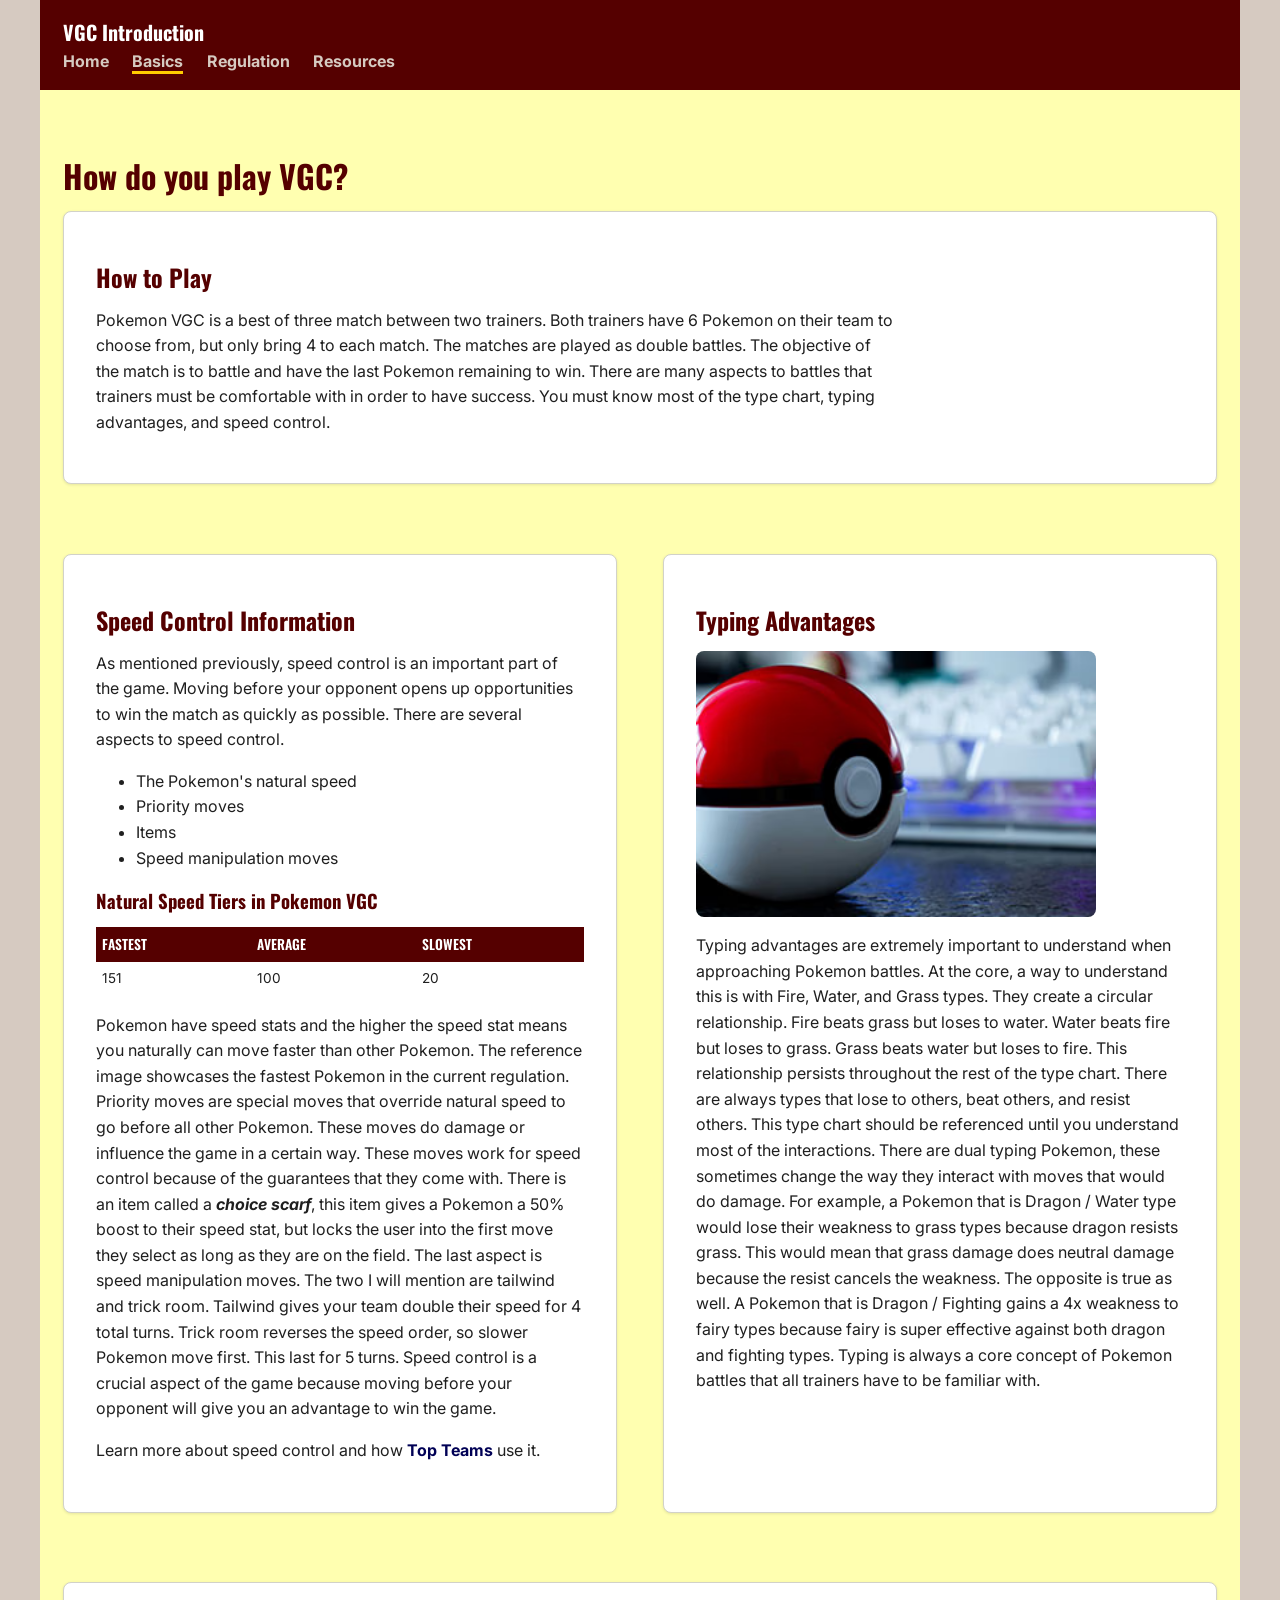
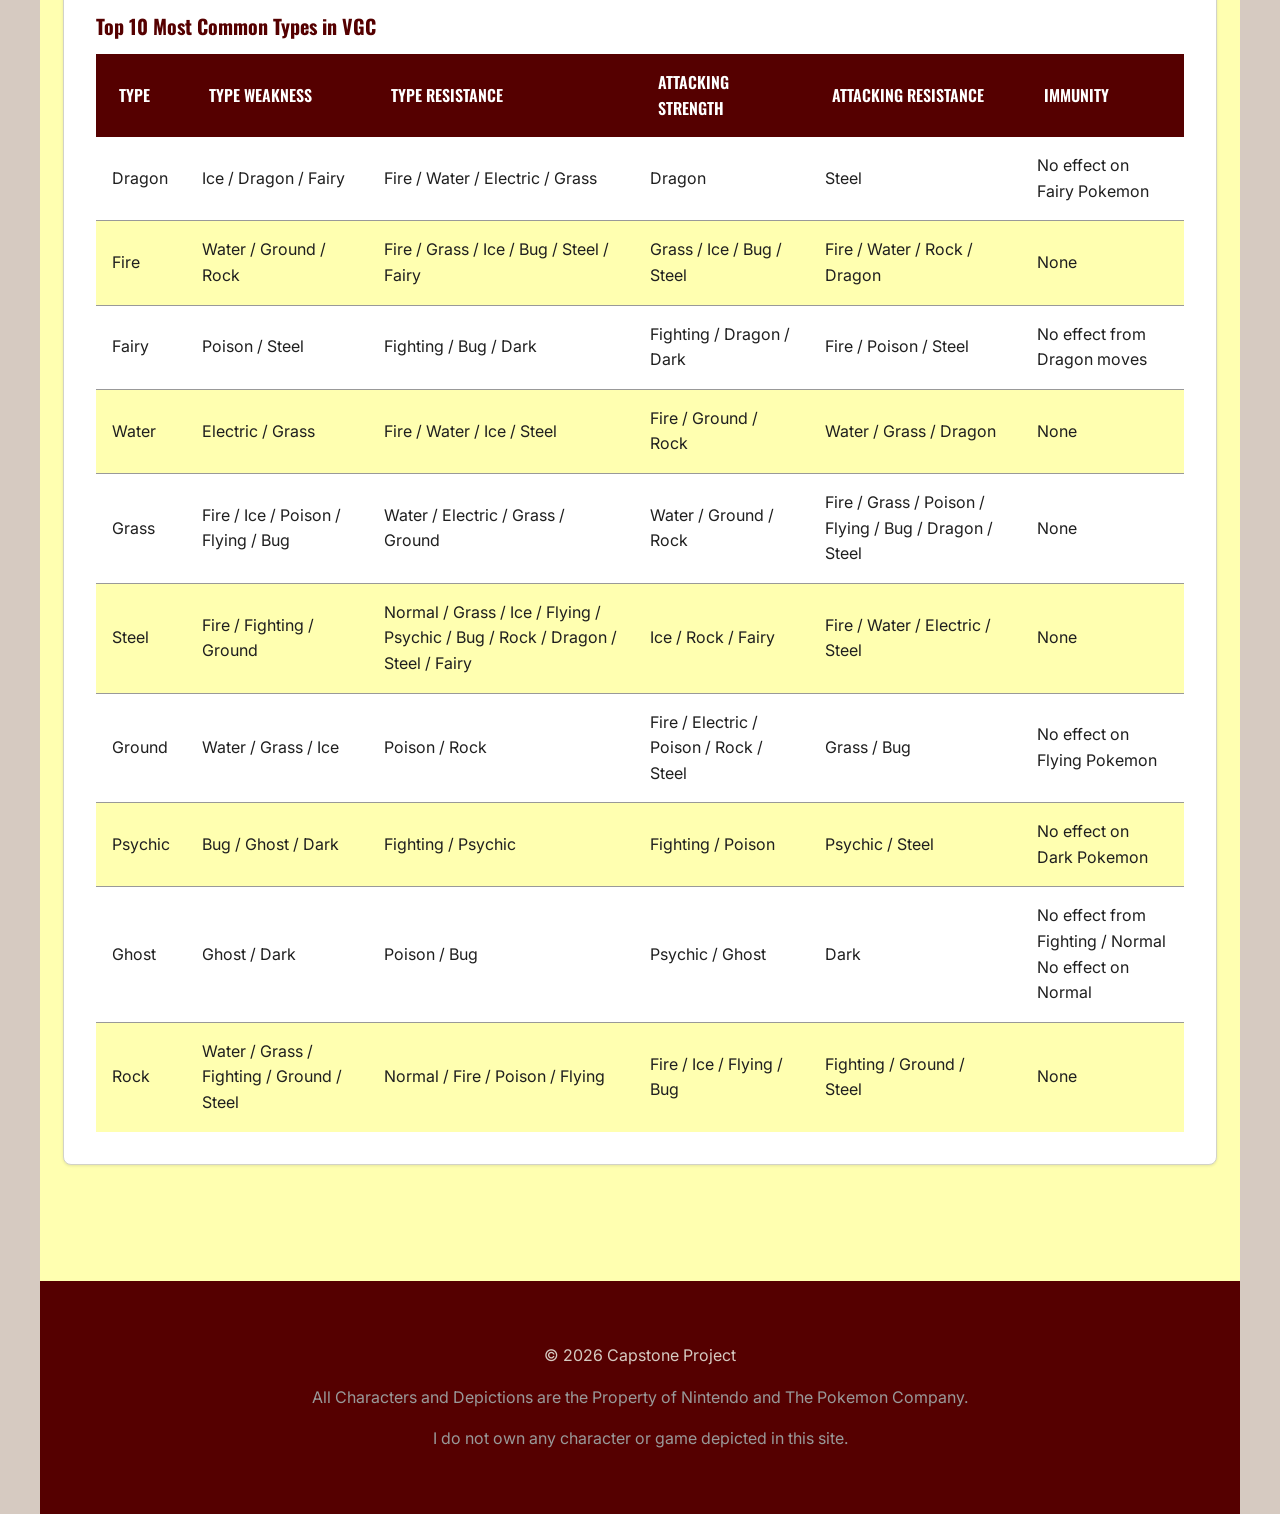
==== commit 721bf704: "simplified the responsive images, added a copyright symbol to the footer simplified the images by re" ====
--- a/basics.html
+++ b/basics.html
@@ -46,7 +46,7 @@
     <article class="content-grid">
 
         <!-- How to play section -->
-        <section class ="how2" tabindex="0">
+        <section class ="how2">
             <h2>How to Play</h2> 
             <p>Pokemon VGC is a best of three match between two trainers. Both trainers have 6 Pokemon on their team to choose from, but only bring 4 to each match. 
             The matches are played as double battles. The objective of the match is to battle and have the last Pokemon remaining to win. There are many aspects to battles that trainers must be comfortable with in order to have success. 
@@ -54,7 +54,7 @@
         </section>
 
         <!-- speed control section -->
-        <section class="speedctrl" tabindex="0">
+        <section class="speedctrl">
             <h2>Speed Control Information</h2>
 
             <p>As mentioned previously, speed control is an important part of the game. Moving before your opponent opens up opportunities to win the match as quickly as possible. There are several aspects to speed control.</p>
@@ -96,10 +96,18 @@
         </section>
 
         <!-- type chart section -->
-        <section class="type-advt" tabindex="0">
+        <section class="type-advt">
             <h2>Typing Advantages</h2>
+            <!-- ASSET AND PROVENANCE NOTES
+            - Source: Unsplash 
+            - License: Unsplash Open Source License - Unsplash grants you an irrevocable, nonexclusive, worldwide copyright license to 
+                                                      download, copy, modify, distribute, perform, and use images from Unsplash for free, 
+                                                      including for commercial purposes, without permission from or attributing the photographer or Unsplash. 
+                                                      This license does not include the right to compile images from Unsplash to replicate a similar or competing service. -->
             <picture>
-              <source/>
+              <source type="image/avif" srcset="/images/pokeball-img.avif"/>
+              <source type="image/webp" srcset="/images/pokeball-img.webp"/>
+
               <img src="/images/pokeball-img.jpg" alt="A computer desk with a keyboard and a replica Pokeball in the front left of the image" width="400" height="250" loading="lazy"/>
             </picture>
             <p>Typing advantages are extremely important to understand when approaching Pokemon battles. At the core, a way to understand this is with Fire, Water, and Grass types. 
@@ -212,7 +220,7 @@
     </article>
   </main>
   <footer>
-    <p class="text-center">2026 Capstone Project</p>
+    <p class="text-center">&copy; 2026 Capstone Project</p>
     <p class="text-center muted">All Characters and Depictions are the Property of Nintendo and The Pokemon Company.</p>
     <p class="text-center muted">I do not own any character or game depicted in this site.</p>
   </footer>
--- a/mystyles.css
+++ b/mystyles.css
@@ -46,7 +46,6 @@
 
   img{
     max-inline-size: 100%;
-    inline-size: 100%;
     display: block;
     height: auto;
     object-fit: cover;
@@ -207,21 +206,26 @@
     align-items: stretch;
     margin-block-end: var(--space-xl);
   }
+
   .how2, .calndr, .curr-reg, .team-arch, .chart{
     grid-column: 1 / -1;
   }
 
-   .top-pkmn{
+  .top-pkmn{
     grid-column: 1;
    } 
-   .top-teams{
+
+  .top-teams{
     grid-column: 2;
    }
-  
   
   .how2 p, .curr-reg p, .content-grid p, .arch-list p, .team-arch p, .resource p{
     margin-inline: 0;
     max-inline-size: 80ch;
+  }
+
+  .content1 p, .main-content p{
+    margin-inline: 0;
   }
 
   .top-teams h3, .top-pkmn h3{
@@ -236,66 +240,33 @@
     color: var(--background-color);
   }
 
-
-  /* media queries for grids and content */
-
-  @media(max-width: 950px){
-
-    /* To help fix the responsiveness of the tables and content sections for basics.html and regulation.html */
-    .team-arch, 
-    .top-teams,
-    .how2, 
-    .curr-reg, 
-    .top-pkmn, 
-    .calndr {
-      grid-column: 1 / -1;
-    }
-  }
-
-  @media(max-width: 950px){
-    article{
-      grid-template-columns: 1fr;
-      gap: var(--space-lg);
-    }
-
-    .section1 article{
-      grid-template-areas: "image" "content";
-    }
-
-    .section1 article .content1{
-      grid-area: content;
-    }
-
-    .section1 article picture{
-      grid-area: image;
-      justify-self: center;
-      width: 100%;
-      max-width: 600px;
-    }
-
-    .card-grid{
-      grid-template-columns: repeat(2, 1fr);
-    }
-
-    .content-grid{
-      grid-template-columns: 1fr;
-      gap: var(--space-lg);
-    }
-
-    
-}
-  @media(max-width: 600px){
-    .card-grid, .content-grid{
-      grid-template-columns: 1fr;
-    }
-
-    .nav-container{
-      display: flex;
-      flex-direction: column;
-      gap: var(--space-sm);
-      text-align: center;
-    }
-  }
+  .group{
+    display: grid;
+    grid-template-columns: repeat(2, 1fr);
+    gap: var(--space-lg);
+    grid-template-areas: "content image";
+    align-items: center;
+  }
+
+  .tips-tricks{
+    grid-area: content;
+  }
+
+  .image{
+    grid-area: image;
+    display: flex;
+    justify-content: center;
+    align-items: center;
+  }
+
+
+  .image img{
+    border-radius: var(--radius);
+    max-width: 100%;
+    height: auto;
+  }
+
+
 }
 
 @layer components {
@@ -309,11 +280,7 @@
       background-color: var(--card-color);
       border: var(--border);
       border-radius: var(--radius);
-      box-shadow: var(--box-shadow-sm);
       align-items: stretch;
-    }
-
-    .card {
       border: 2px solid var(--primary-color);
       box-shadow: var(--box-shadow-md);
     }
@@ -398,28 +365,33 @@
 
   /* styles for team archetype list */
   .arch-list{
-    display: flex;
-    flex-wrap: wrap;
+    display: grid;
+    grid-template-columns: 1fr 1fr;
     gap: var(--space-lg);
-    align-items: flex-start;
+    align-items: start;
   }
 
   .arch-list ul {
-    flex: 0 0 auto;
     margin: 0;
-    padding: var(--space-lg);
+    padding: var(--space-md);
     font-size: var(--font-size-lg);
     color:var(--accent-color);
     border: 2px solid var(--primary-color);
     border-radius: var(--radius);
     max-width: 100%;
-    list-style-type: square;  
+    list-style-type: square;
+    list-style-position: inside;  
     box-sizing: border-box;
   }
 
+  .arch-details{
+    display: flex;
+    flex-direction: column;
+    gap: var(--space-sm);
+  }
+
   .arch-list p{
-    flex: 2 1 200px;
-    max-inline-size: var(--measure);
+    max-inline-size: 50ch;
   }
 
   .button {
@@ -453,6 +425,15 @@
     text-decoration: none;
   }
 
+  .content1, .main-content{
+    padding: var(--space-sm);
+    background-color: var(--card-color);
+    border: var(--border);
+    border-radius: var(--radius);
+    border: 2px solid var(--primary-color);
+    box-shadow: var(--box-shadow-md);
+  }
+
 
   /* table styles for responsiveness and design */
   
@@ -537,39 +518,6 @@
     color: var(--accent-color);
   }
 
-
-
-  /* To create visible focus styles on main content on all pages to allow for easier navigation with a keyboard */
-
-
-  .card:focus-visible,
-  .type-advt:focus-visible,
-  .speedcntrl:focus-visible, 
-  .how2:focus-visible,
-  .curr-reg:focus-visible,
-  .calndr:focus-visible,
-  .top-pkmn:focus-visible,
-  .top-teams:focus-visible,
-  .team-arch:focus-visible{
-    transform: translateY(-2px);
-    box-shadow: var(--box-shadow-md);
-  }
-
-  .card:focus-visible,
-  .type-advt:focus-visible,
-  .speedcntrl:focus-visible, 
-  .how2:focus-visible,
-  .curr-reg:focus-visible,
-  .calndr:focus-visible,
-  .top-pkmn:focus-visible,
-  .top-teams:focus-visible,
-  .team-arch:focus-visible{
-    outline: var(--focus-style);
-    outline-offset: 6px;
-    background-color: var(--background-color);
-    transform: translateY(-4px);
-  }
-
   .tablewrapper tbody tr:hover td {
     background-color: var(--highlight-color) ;
   }
@@ -703,6 +651,79 @@
   }
   
 }
+
+/* media queries for grids and content */
+
+  @media(max-width: 950px){
+
+    /* To help fix the responsiveness of the tables and content sections for basics.html and regulation.html */
+    .team-arch, 
+    .top-teams,
+    .how2, 
+    .curr-reg, 
+    .top-pkmn, 
+    .calndr {
+      grid-column: 1 / -1;
+    }
+  }
+
+  @media(max-width: 950px){
+    article{
+      grid-template-columns: 1fr;
+      gap: var(--space-lg);
+    }
+
+    .section1 article{
+      grid-template-areas: "image" "content";
+    }
+
+    .section1 article .content1{
+      grid-area: content;
+    }
+
+    .section1 article picture{
+      grid-area: image;
+      justify-self: center;
+      width: 100%;
+      max-width: 600px;
+    }
+
+    .card-grid{
+      grid-template-columns: repeat(2, 1fr);
+    }
+
+    .content-grid{
+      grid-template-columns: 1fr;
+      gap: var(--space-lg);
+    }
+
+    .group{
+      grid-template-columns: 1fr;
+      grid-template-areas: "content"
+                            "image";
+      gap: var(--space-md);
+    }
+
+    .image img{
+      max-width: 100%;
+    }
+    
+}
+
+@media(max-width: 600px){
+   .arch-list, .card-grid, .content-grid{
+      grid-template-columns: 1fr;
+    }
+
+    .nav-container{
+      display: flex;
+      flex-direction: column;
+      gap: var(--space-sm);
+      text-align: center;
+    }
+
+  }
+
  
 /* 
 dark mode preferred style choices */
@@ -715,6 +736,7 @@
       --main-bg-color: #1f1f1f;
       --highlight-color: #5e5e5e;
       --focus-style: 3px solid #ffffff;
+
     }
 
     h1,h2,h3,caption{
@@ -725,5 +747,8 @@
       color: var(--font-text-color);
     }
 
+    a{
+      color: #00ffff;
+    }
     
   }
